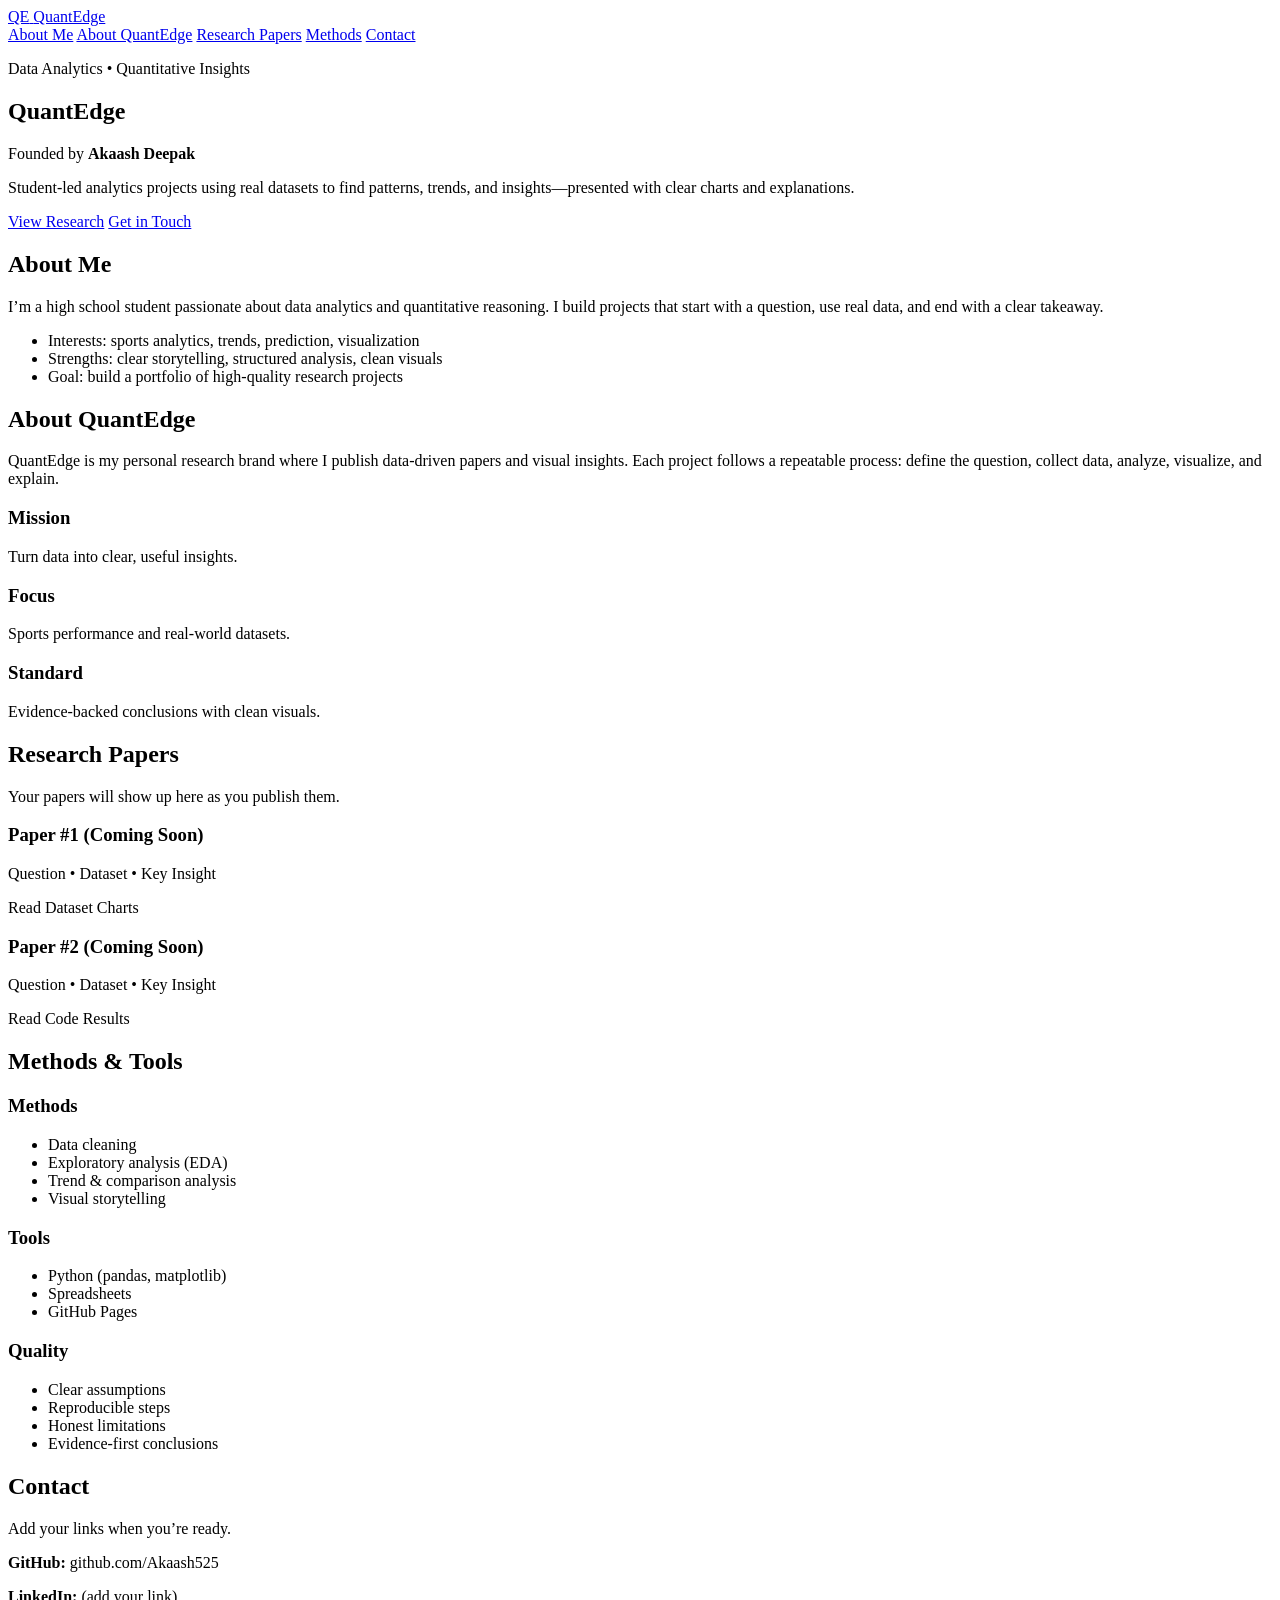
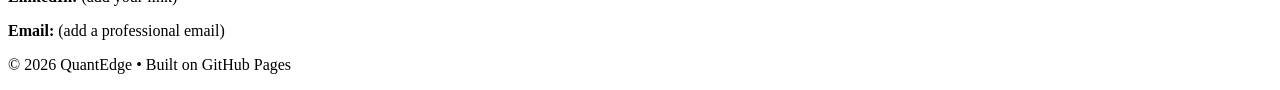
==== index.html @ a9505549 "Create index.html" ====
<!doctype html>
<html lang="en">
<head>
  <meta charset="UTF-8" />
  <meta name="viewport" content="width=device-width, initial-scale=1.0" />
  <title>QuantEdge</title>
  <link rel="stylesheet" href="style.css" />
</head>
<body>

  <!-- NAV BAR -->
  <header class="nav">
    <div class="nav-inner">
      <a class="brand" href="#top">
        <span class="logo">QE</span>
        <span class="brand-text">QuantEdge</span>
      </a>

      <nav class="links">
        <a href="#about">About Me</a>
        <a href="#company">About QuantEdge</a>
        <a href="#papers">Research Papers</a>
        <a href="#methods">Methods</a>
        <a href="#contact">Contact</a>
      </nav>
    </div>
  </header>

  <!-- HERO -->
  <main id="top" class="container">
    <section class="hero">
      <p class="badge">Data Analytics • Quantitative Insights</p>
      <h1>QuantEdge</h1>
      <p class="subtitle">Founded by <strong>Akaash Deepak</strong></p>
      <p class="desc">
        Student-led analytics projects using real datasets to find patterns, trends, and insights—presented with clear charts and explanations.
      </p>

      <div class="cta">
        <a class="button" href="#papers">View Research</a>
        <a class="button ghost" href="#contact">Get in Touch</a>
      </div>
    </section>

    <!-- SECTION 1 -->
    <section id="about" class="card">
      <h2>About Me</h2>
      <p>
        I’m a high school student passionate about data analytics and quantitative reasoning. I build projects that start with a question, use real data, and end with a clear takeaway.
      </p>
      <ul class="bullets">
        <li>Interests: sports analytics, trends, prediction, visualization</li>
        <li>Strengths: clear storytelling, structured analysis, clean visuals</li>
        <li>Goal: build a portfolio of high-quality research projects</li>
      </ul>
    </section>

    <!-- SECTION 2 -->
    <section id="company" class="card">
      <h2>About QuantEdge</h2>
      <p>
        QuantEdge is my personal research brand where I publish data-driven papers and visual insights. Each project follows a repeatable process: define the question, collect data, analyze, visualize, and explain.
      </p>

      <div class="grid">
        <div class="mini-card">
          <h3>Mission</h3>
          <p>Turn data into clear, useful insights.</p>
        </div>
        <div class="mini-card">
          <h3>Focus</h3>
          <p>Sports performance and real-world datasets.</p>
        </div>
        <div class="mini-card">
          <h3>Standard</h3>
          <p>Evidence-backed conclusions with clean visuals.</p>
        </div>
      </div>
    </section>

    <!-- SECTION 3 -->
    <section id="papers" class="card">
      <h2>Research Papers</h2>
      <p class="muted">Your papers will show up here as you publish them.</p>

      <div class="papers">
        <article class="paper">
          <h3>Paper #1 (Coming Soon)</h3>
          <p class="muted">Question • Dataset • Key Insight</p>
          <div class="paper-actions">
            <span class="pill">Read</span>
            <span class="pill">Dataset</span>
            <span class="pill">Charts</span>
          </div>
        </article>

        <article class="paper">
          <h3>Paper #2 (Coming Soon)</h3>
          <p class="muted">Question • Dataset • Key Insight</p>
          <div class="paper-actions">
            <span class="pill">Read</span>
            <span class="pill">Code</span>
            <span class="pill">Results</span>
          </div>
        </article>
      </div>
    </section>

    <!-- SECTION 4 -->
    <section id="methods" class="card">
      <h2>Methods & Tools</h2>
      <div class="grid">
        <div class="mini-card">
          <h3>Methods</h3>
          <ul class="bullets">
            <li>Data cleaning</li>
            <li>Exploratory analysis (EDA)</li>
            <li>Trend & comparison analysis</li>
            <li>Visual storytelling</li>
          </ul>
        </div>
        <div class="mini-card">
          <h3>Tools</h3>
          <ul class="bullets">
            <li>Python (pandas, matplotlib)</li>
            <li>Spreadsheets</li>
            <li>GitHub Pages</li>
          </ul>
        </div>
        <div class="mini-card">
          <h3>Quality</h3>
          <ul class="bullets">
            <li>Clear assumptions</li>
            <li>Reproducible steps</li>
            <li>Honest limitations</li>
            <li>Evidence-first conclusions</li>
          </ul>
        </div>
      </div>
    </section>

    <!-- SECTION 5 -->
    <section id="contact" class="card">
      <h2>Contact</h2>
      <p class="muted">Add your links when you’re ready.</p>

      <div class="contact">
        <p><strong>GitHub:</strong> github.com/Akaash525</p>
        <p><strong>LinkedIn:</strong> (add your link)</p>
        <p><strong>Email:</strong> (add a professional email)</p>
      </div>
    </section>

    <footer class="footer">
      <p>© <span id="year"></span> QuantEdge • Built on GitHub Pages</p>
    </footer>
  </main>

  <script>
    document.getElementById("year").textContent = new Date().getFullYear();
  </script>
</body>
</html>
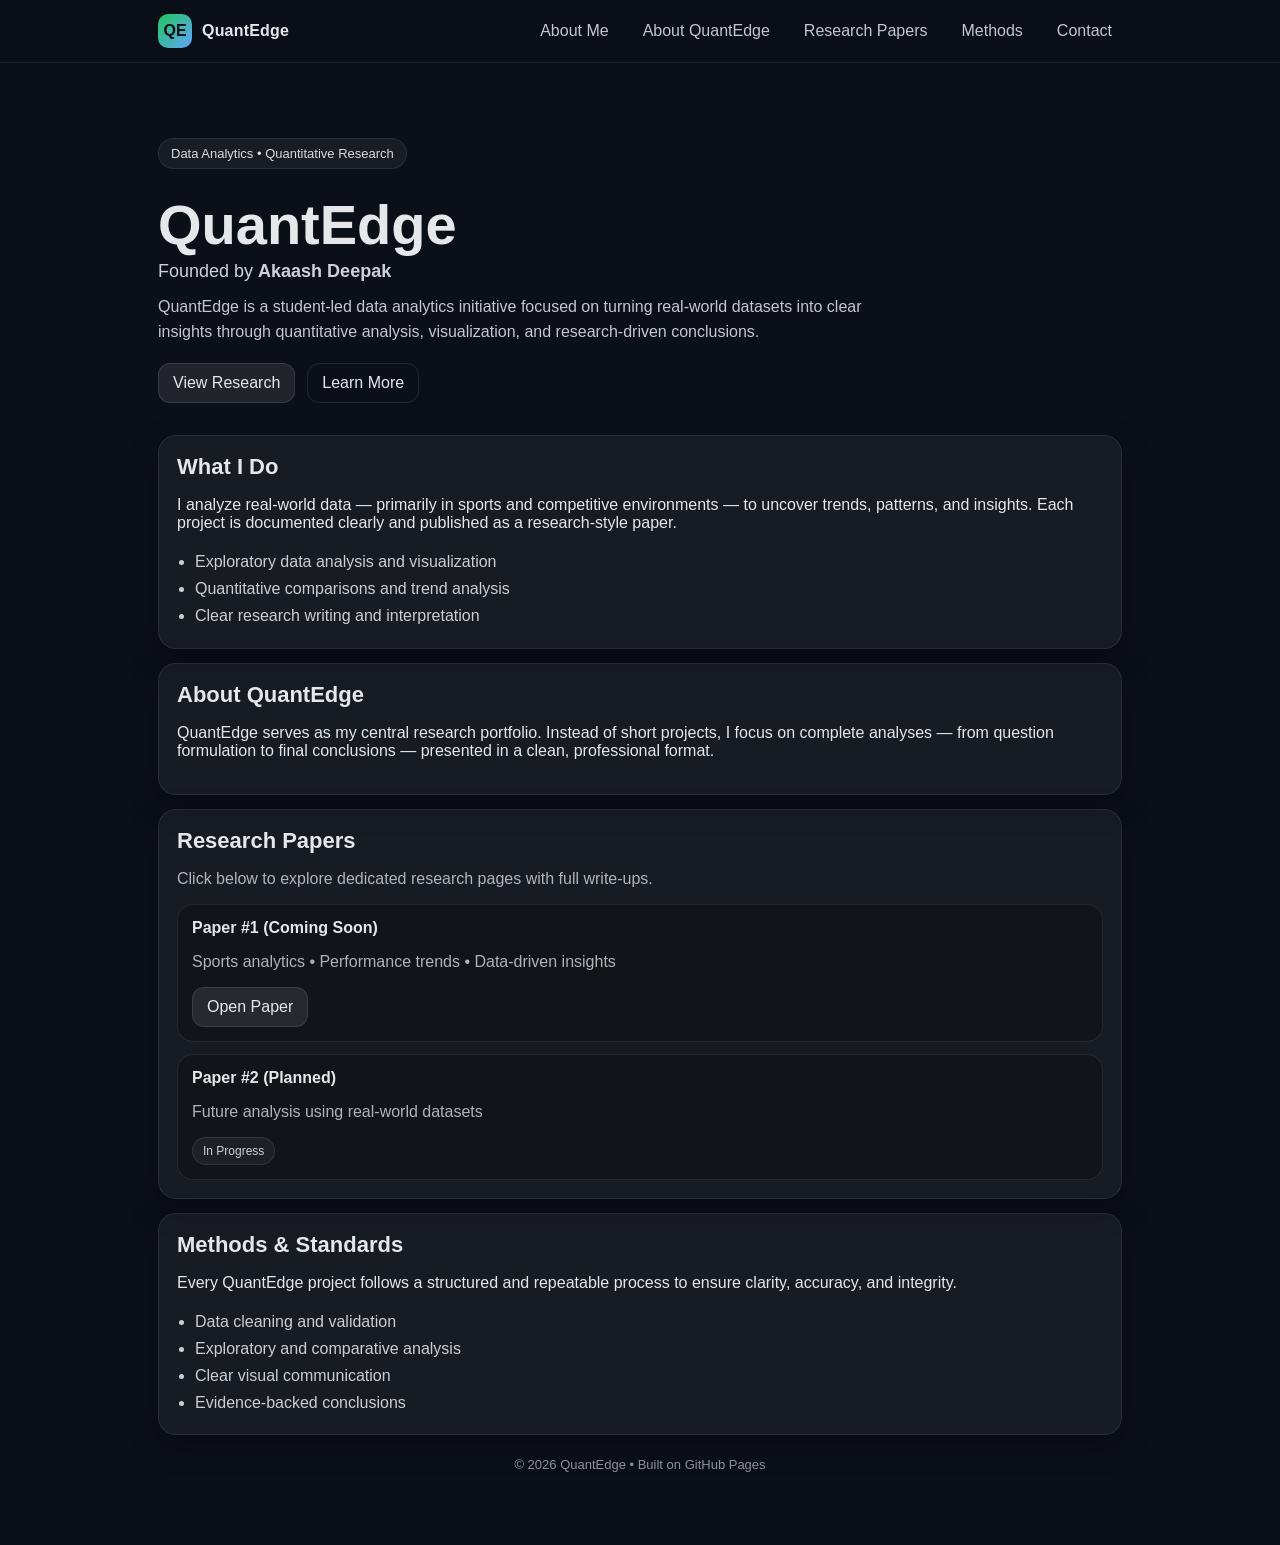
==== commit 3b4e034c: "Update index.html" ====
--- a/index.html
+++ b/index.html
@@ -8,156 +8,111 @@
 </head>
 <body>
 
-  <!-- NAV BAR -->
-  <header class="nav">
-    <div class="nav-inner">
-      <a class="brand" href="#top">
-        <span class="logo">QE</span>
-        <span class="brand-text">QuantEdge</span>
-      </a>
+<!-- NAV BAR -->
+<header class="nav">
+  <div class="nav-inner">
+    <a class="brand" href="index.html">
+      <span class="logo">QE</span>
+      <span class="brand-text">QuantEdge</span>
+    </a>
 
-      <nav class="links">
-        <a href="#about">About Me</a>
-        <a href="#company">About QuantEdge</a>
-        <a href="#papers">Research Papers</a>
-        <a href="#methods">Methods</a>
-        <a href="#contact">Contact</a>
-      </nav>
+    <nav class="links">
+      <a href="about.html">About Me</a>
+      <a href="quantedge.html">About QuantEdge</a>
+      <a href="papers.html">Research Papers</a>
+      <a href="methods.html">Methods</a>
+      <a href="contact.html">Contact</a>
+    </nav>
+  </div>
+</header>
+
+<!-- HERO -->
+<main class="container">
+  <section class="hero">
+    <p class="badge">Data Analytics • Quantitative Research</p>
+    <h1>QuantEdge</h1>
+    <p class="subtitle">Founded by <strong>Akaash Deepak</strong></p>
+    <p class="desc">
+      QuantEdge is a student-led data analytics initiative focused on turning real-world datasets into
+      clear insights through quantitative analysis, visualization, and research-driven conclusions.
+    </p>
+
+    <div class="cta">
+      <a class="button" href="papers.html">View Research</a>
+      <a class="button ghost" href="about.html">Learn More</a>
     </div>
-  </header>
+  </section>
 
-  <!-- HERO -->
-  <main id="top" class="container">
-    <section class="hero">
-      <p class="badge">Data Analytics • Quantitative Insights</p>
-      <h1>QuantEdge</h1>
-      <p class="subtitle">Founded by <strong>Akaash Deepak</strong></p>
-      <p class="desc">
-        Student-led analytics projects using real datasets to find patterns, trends, and insights—presented with clear charts and explanations.
-      </p>
+  <!-- OVERVIEW SECTIONS -->
+  <section class="card">
+    <h2>What I Do</h2>
+    <p>
+      I analyze real-world data — primarily in sports and competitive environments — to uncover trends,
+      patterns, and insights. Each project is documented clearly and published as a research-style paper.
+    </p>
+    <ul class="bullets">
+      <li>Exploratory data analysis and visualization</li>
+      <li>Quantitative comparisons and trend analysis</li>
+      <li>Clear research writing and interpretation</li>
+    </ul>
+  </section>
 
-      <div class="cta">
-        <a class="button" href="#papers">View Research</a>
-        <a class="button ghost" href="#contact">Get in Touch</a>
-      </div>
-    </section>
+  <section class="card">
+    <h2>About QuantEdge</h2>
+    <p>
+      QuantEdge serves as my central research portfolio. Instead of short projects, I focus on
+      complete analyses — from question formulation to final conclusions — presented in a clean,
+      professional format.
+    </p>
+  </section>
 
-    <!-- SECTION 1 -->
-    <section id="about" class="card">
-      <h2>About Me</h2>
-      <p>
-        I’m a high school student passionate about data analytics and quantitative reasoning. I build projects that start with a question, use real data, and end with a clear takeaway.
-      </p>
-      <ul class="bullets">
-        <li>Interests: sports analytics, trends, prediction, visualization</li>
-        <li>Strengths: clear storytelling, structured analysis, clean visuals</li>
-        <li>Goal: build a portfolio of high-quality research projects</li>
-      </ul>
-    </section>
+  <section class="card">
+    <h2>Research Papers</h2>
+    <p class="muted">
+      Click below to explore dedicated research pages with full write-ups.
+    </p>
 
-    <!-- SECTION 2 -->
-    <section id="company" class="card">
-      <h2>About QuantEdge</h2>
-      <p>
-        QuantEdge is my personal research brand where I publish data-driven papers and visual insights. Each project follows a repeatable process: define the question, collect data, analyze, visualize, and explain.
-      </p>
+    <div class="papers">
+      <article class="paper">
+        <h3>Paper #1 (Coming Soon)</h3>
+        <p class="muted">Sports analytics • Performance trends • Data-driven insights</p>
+        <div class="paper-actions">
+          <a class="button" href="papers/paper-1.html">Open Paper</a>
+        </div>
+      </article>
 
-      <div class="grid">
-        <div class="mini-card">
-          <h3>Mission</h3>
-          <p>Turn data into clear, useful insights.</p>
+      <article class="paper">
+        <h3>Paper #2 (Planned)</h3>
+        <p class="muted">Future analysis using real-world datasets</p>
+        <div class="paper-actions">
+          <span class="pill">In Progress</span>
         </div>
-        <div class="mini-card">
-          <h3>Focus</h3>
-          <p>Sports performance and real-world datasets.</p>
-        </div>
-        <div class="mini-card">
-          <h3>Standard</h3>
-          <p>Evidence-backed conclusions with clean visuals.</p>
-        </div>
-      </div>
-    </section>
+      </article>
+    </div>
+  </section>
 
-    <!-- SECTION 3 -->
-    <section id="papers" class="card">
-      <h2>Research Papers</h2>
-      <p class="muted">Your papers will show up here as you publish them.</p>
+  <section class="card">
+    <h2>Methods & Standards</h2>
+    <p>
+      Every QuantEdge project follows a structured and repeatable process to ensure clarity,
+      accuracy, and integrity.
+    </p>
+    <ul class="bullets">
+      <li>Data cleaning and validation</li>
+      <li>Exploratory and comparative analysis</li>
+      <li>Clear visual communication</li>
+      <li>Evidence-backed conclusions</li>
+    </ul>
+  </section>
 
-      <div class="papers">
-        <article class="paper">
-          <h3>Paper #1 (Coming Soon)</h3>
-          <p class="muted">Question • Dataset • Key Insight</p>
-          <div class="paper-actions">
-            <span class="pill">Read</span>
-            <span class="pill">Dataset</span>
-            <span class="pill">Charts</span>
-          </div>
-        </article>
+  <footer class="footer">
+    <p>© <span id="year"></span> QuantEdge • Built on GitHub Pages</p>
+  </footer>
+</main>
 
-        <article class="paper">
-          <h3>Paper #2 (Coming Soon)</h3>
-          <p class="muted">Question • Dataset • Key Insight</p>
-          <div class="paper-actions">
-            <span class="pill">Read</span>
-            <span class="pill">Code</span>
-            <span class="pill">Results</span>
-          </div>
-        </article>
-      </div>
-    </section>
+<script>
+  document.getElementById("year").textContent = new Date().getFullYear();
+</script>
 
-    <!-- SECTION 4 -->
-    <section id="methods" class="card">
-      <h2>Methods & Tools</h2>
-      <div class="grid">
-        <div class="mini-card">
-          <h3>Methods</h3>
-          <ul class="bullets">
-            <li>Data cleaning</li>
-            <li>Exploratory analysis (EDA)</li>
-            <li>Trend & comparison analysis</li>
-            <li>Visual storytelling</li>
-          </ul>
-        </div>
-        <div class="mini-card">
-          <h3>Tools</h3>
-          <ul class="bullets">
-            <li>Python (pandas, matplotlib)</li>
-            <li>Spreadsheets</li>
-            <li>GitHub Pages</li>
-          </ul>
-        </div>
-        <div class="mini-card">
-          <h3>Quality</h3>
-          <ul class="bullets">
-            <li>Clear assumptions</li>
-            <li>Reproducible steps</li>
-            <li>Honest limitations</li>
-            <li>Evidence-first conclusions</li>
-          </ul>
-        </div>
-      </div>
-    </section>
-
-    <!-- SECTION 5 -->
-    <section id="contact" class="card">
-      <h2>Contact</h2>
-      <p class="muted">Add your links when you’re ready.</p>
-
-      <div class="contact">
-        <p><strong>GitHub:</strong> github.com/Akaash525</p>
-        <p><strong>LinkedIn:</strong> (add your link)</p>
-        <p><strong>Email:</strong> (add a professional email)</p>
-      </div>
-    </section>
-
-    <footer class="footer">
-      <p>© <span id="year"></span> QuantEdge • Built on GitHub Pages</p>
-    </footer>
-  </main>
-
-  <script>
-    document.getElementById("year").textContent = new Date().getFullYear();
-  </script>
 </body>
 </html>
--- a/style.css
+++ b/style.css
@@ -0,0 +1,119 @@
+*{box-sizing:border-box}
+body{
+  margin:0;
+  font-family: -apple-system, BlinkMacSystemFont, "Segoe UI", Roboto, Arial, sans-serif;
+  background:#0b0f17;
+  color:#e5e7eb;
+}
+a{color:inherit; text-decoration:none}
+.container{max-width:1000px; margin:0 auto; padding:28px 18px 60px}
+
+/* Nav */
+.nav{
+  position:sticky; top:0;
+  background:rgba(11,15,23,.85);
+  backdrop-filter: blur(10px);
+  border-bottom:1px solid rgba(255,255,255,.08);
+  z-index:20;
+}
+.nav-inner{
+  max-width:1000px;
+  margin:0 auto;
+  padding:14px 18px;
+  display:flex;
+  align-items:center;
+  justify-content:space-between;
+  gap:16px;
+}
+.brand{display:flex; align-items:center; gap:10px}
+.logo{
+  width:34px; height:34px;
+  display:grid; place-items:center;
+  border-radius:10px;
+  background:linear-gradient(135deg,#22c55e,#60a5fa);
+  color:#0b0f17;
+  font-weight:800;
+}
+.brand-text{font-weight:800; letter-spacing:.2px}
+.links{display:flex; gap:14px; flex-wrap:wrap}
+.links a{
+  opacity:.85;
+  padding:6px 10px;
+  border-radius:10px;
+}
+.links a:hover{background:rgba(255,255,255,.06); opacity:1}
+
+/* Hero */
+.hero{padding:34px 0 18px}
+.badge{
+  display:inline-block;
+  padding:7px 12px;
+  border-radius:999px;
+  background:rgba(255,255,255,.06);
+  border:1px solid rgba(255,255,255,.08);
+  font-size:13px;
+  opacity:.95;
+}
+h1{font-size:56px; line-height:1.05; margin:14px 0 6px}
+.subtitle{font-size:18px; opacity:.9; margin:0}
+.desc{max-width:720px; opacity:.85; margin:12px 0 18px; line-height:1.6}
+.cta{display:flex; gap:12px; flex-wrap:wrap}
+.button{
+  display:inline-block;
+  padding:10px 14px;
+  border-radius:12px;
+  background:rgba(255,255,255,.09);
+  border:1px solid rgba(255,255,255,.10);
+}
+.button:hover{background:rgba(255,255,255,.13)}
+.button.ghost{background:transparent}
+
+/* Cards */
+.card{
+  background:rgba(255,255,255,.05);
+  border:1px solid rgba(255,255,255,.08);
+  border-radius:18px;
+  padding:18px 18px;
+  margin:14px 0;
+  box-shadow: 0 10px 30px rgba(0,0,0,.25);
+}
+h2{margin:0 0 8px; font-size:22px}
+.muted{opacity:.75}
+.bullets{margin:10px 0 0; padding-left:18px; opacity:.88; line-height:1.7}
+
+/* Grids */
+.grid{
+  margin-top:12px;
+  display:grid;
+  gap:12px;
+  grid-template-columns: repeat(auto-fit, minmax(220px, 1fr));
+}
+.mini-card{
+  background:rgba(0,0,0,.25);
+  border:1px solid rgba(255,255,255,.08);
+  border-radius:16px;
+  padding:14px;
+}
+.mini-card h3{margin:0 0 6px; font-size:16px}
+
+/* Papers */
+.papers{display:grid; gap:12px; margin-top:12px}
+.paper{
+  background:rgba(0,0,0,.25);
+  border:1px solid rgba(255,255,255,.08);
+  border-radius:16px;
+  padding:14px;
+}
+.paper h3{margin:0 0 6px; font-size:16px}
+.paper-actions{display:flex; gap:8px; flex-wrap:wrap; margin-top:10px}
+.pill{
+  font-size:12px;
+  padding:6px 10px;
+  border-radius:999px;
+  background:rgba(255,255,255,.06);
+  border:1px solid rgba(255,255,255,.10);
+  opacity:.9;
+}
+
+/* Footer */
+.footer{margin-top:22px; opacity:.6; font-size:13px; text-align:center}
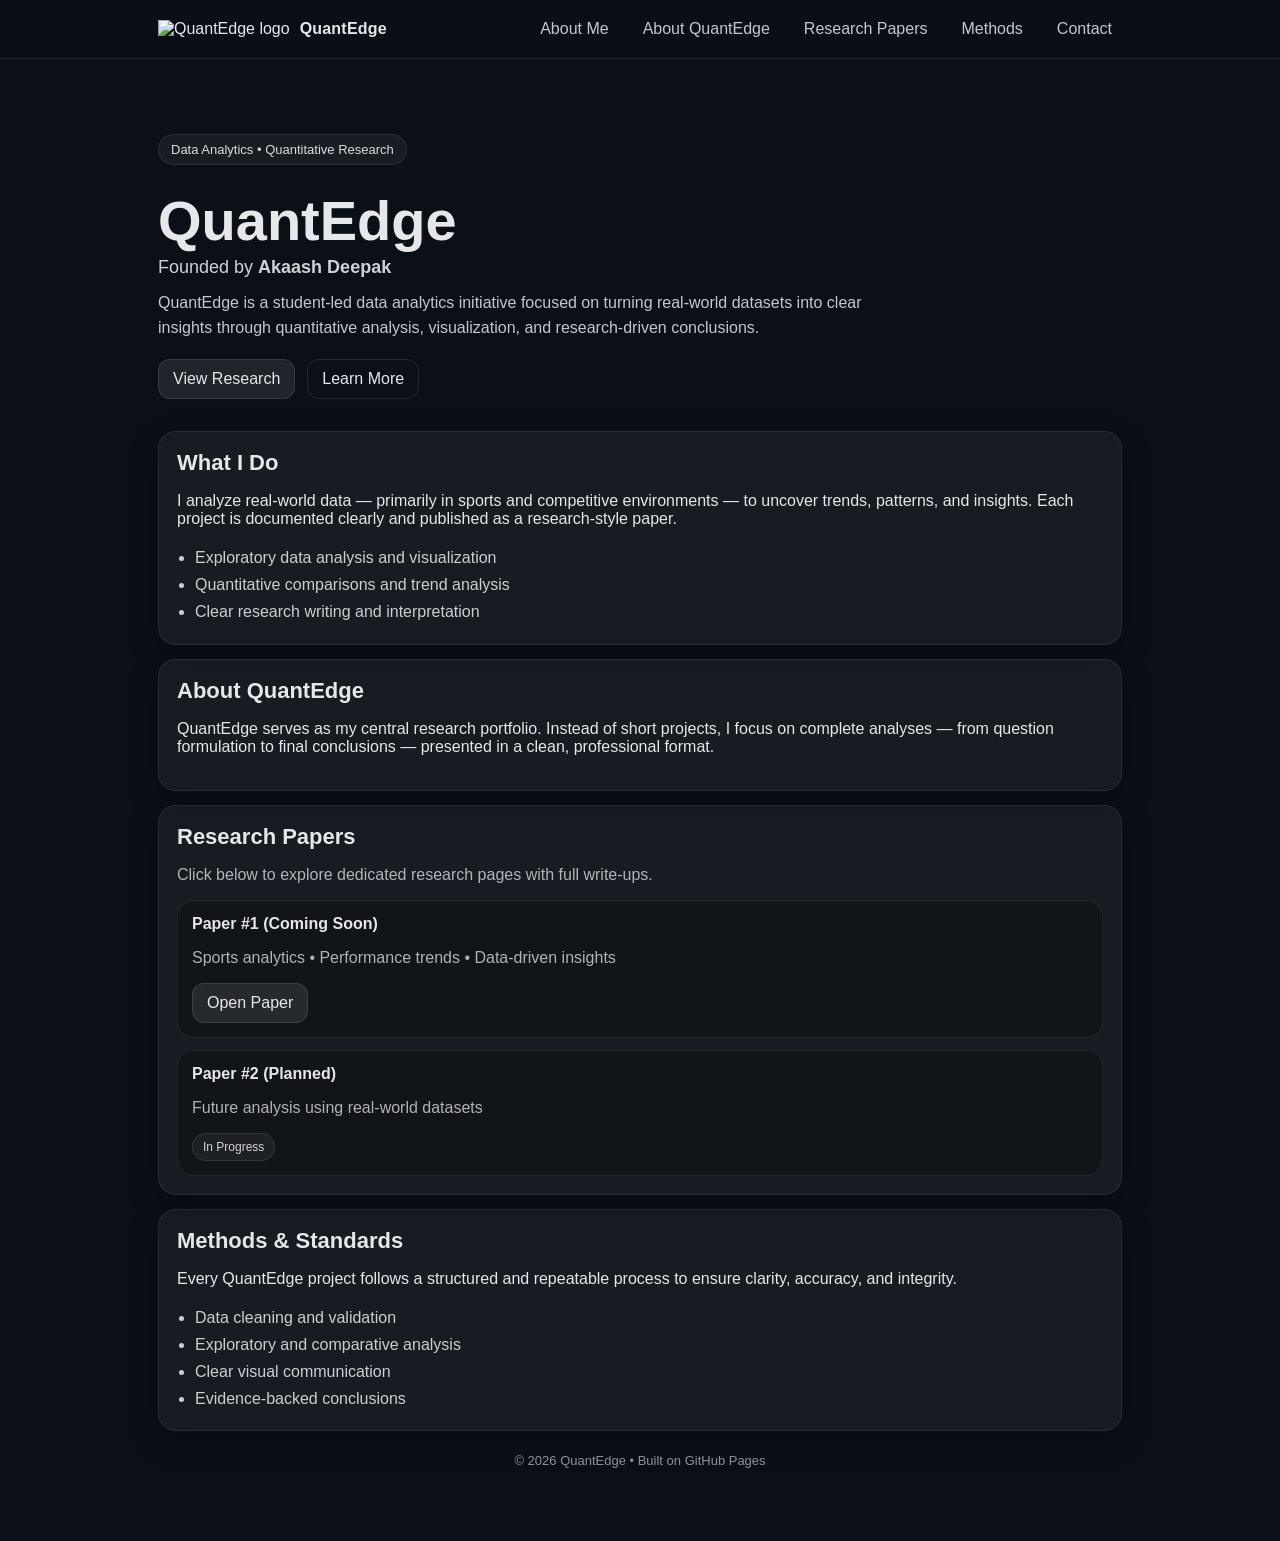
==== commit 403c42af: "Update index.html" ====
--- a/index.html
+++ b/index.html
@@ -12,17 +12,17 @@
 <header class="nav">
   <div class="nav-inner">
     <a class="brand" href="index.html">
-      <span class="logo">QE</span>
-      <span class="brand-text">QuantEdge</span>
+      <img src="logo.png" alt="QuantEdge logo" class="logo-img" />
+<span class="brand-text">QuantEdge</span>
     </a>
 
-    <nav class="links">
-      <a href="about.html">About Me</a>
-      <a href="quantedge.html">About QuantEdge</a>
-      <a href="papers.html">Research Papers</a>
-      <a href="methods.html">Methods</a>
-      <a href="contact.html">Contact</a>
-    </nav>
+   <nav class="links">
+  <a href="/about.html">About Me</a>
+  <a href="/quantedge.html">About QuantEdge</a>
+  <a href="/papers.html">Research Papers</a>
+  <a href="/methods.html">Methods</a>
+  <a href="/contact.html">Contact</a>
+</nav>
   </div>
 </header>
 
--- a/style.css
+++ b/style.css
@@ -117,3 +117,14 @@
 
 /* Footer */
 .footer{margin-top:22px; opacity:.6; font-size:13px; text-align:center}
+
+/* Profile photo */
+.profile-photo{
+  width:160px;
+  height:160px;
+  border-radius:50%;
+  object-fit:cover;
+  display:block;
+  margin:16px auto;
+  border:2px solid rgba(255,255,255,0.15);
+}
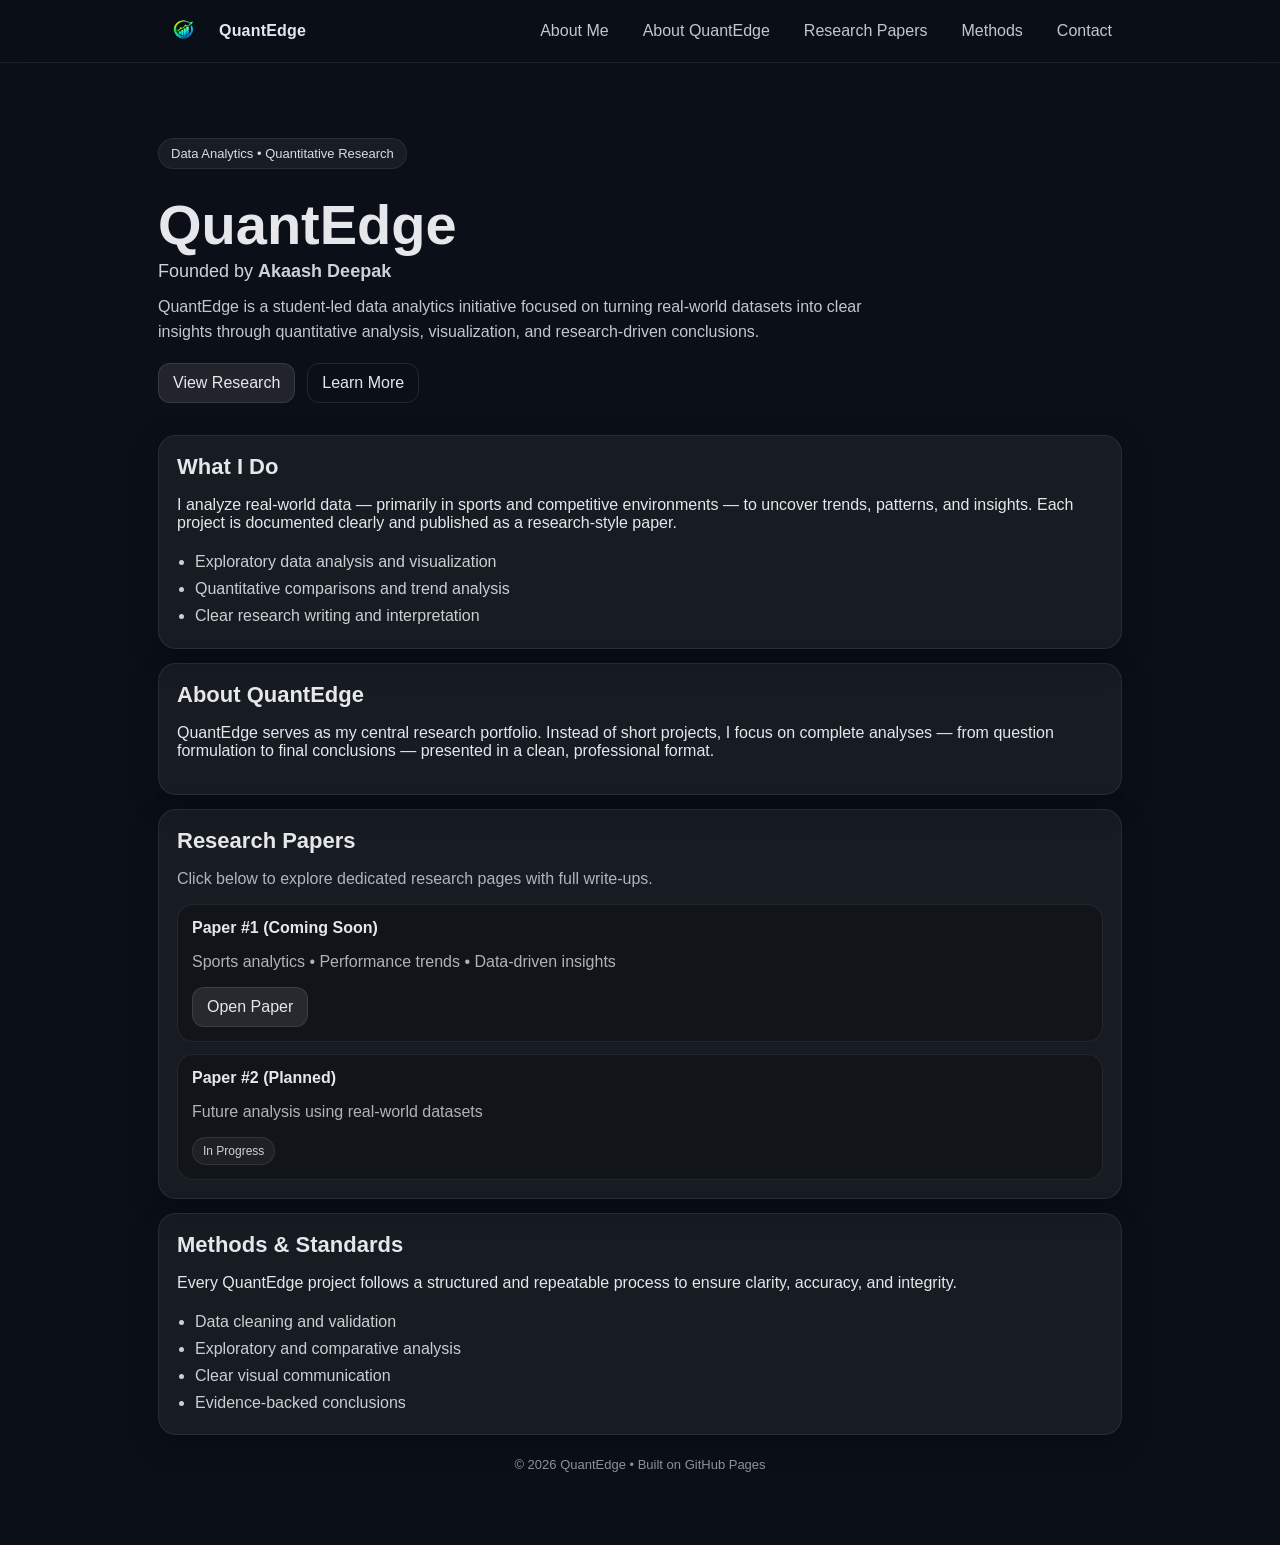
==== commit ecdaa588: "Update index.html" ====
--- a/index.html
+++ b/index.html
@@ -6,113 +6,114 @@
   <title>QuantEdge</title>
   <link rel="stylesheet" href="style.css" />
 </head>
+
 <body>
 
-<!-- NAV BAR -->
-<header class="nav">
-  <div class="nav-inner">
-    <a class="brand" href="index.html">
-      <img src="logo.png" alt="QuantEdge logo" class="logo-img" />
-<span class="brand-text">QuantEdge</span>
-    </a>
+  <!-- NAV BAR -->
+  <header class="nav">
+    <div class="nav-inner">
+      <a class="brand" href="index.html">
+        <img src="logo.png" alt="QuantEdge logo" class="logo-img" />
+        <span class="brand-text">QuantEdge</span>
+      </a>
 
-   <nav class="links">
-  <a href="/about.html">About Me</a>
-  <a href="/quantedge.html">About QuantEdge</a>
-  <a href="/papers.html">Research Papers</a>
-  <a href="/methods.html">Methods</a>
-  <a href="/contact.html">Contact</a>
-</nav>
-  </div>
-</header>
+      <nav class="links">
+        <a href="about.html">About Me</a>
+        <a href="quantedge.html">About QuantEdge</a>
+        <a href="papers.html">Research Papers</a>
+        <a href="methods.html">Methods</a>
+        <a href="contact.html">Contact</a>
+      </nav>
+    </div>
+  </header>
 
-<!-- HERO -->
-<main class="container">
-  <section class="hero">
-    <p class="badge">Data Analytics • Quantitative Research</p>
-    <h1>QuantEdge</h1>
-    <p class="subtitle">Founded by <strong>Akaash Deepak</strong></p>
-    <p class="desc">
-      QuantEdge is a student-led data analytics initiative focused on turning real-world datasets into
-      clear insights through quantitative analysis, visualization, and research-driven conclusions.
-    </p>
+  <!-- HERO -->
+  <main class="container">
+    <section class="hero">
+      <p class="badge">Data Analytics • Quantitative Research</p>
+      <h1>QuantEdge</h1>
+      <p class="subtitle">Founded by <strong>Akaash Deepak</strong></p>
+      <p class="desc">
+        QuantEdge is a student-led data analytics initiative focused on turning real-world datasets into
+        clear insights through quantitative analysis, visualization, and research-driven conclusions.
+      </p>
 
-    <div class="cta">
-      <a class="button" href="papers.html">View Research</a>
-      <a class="button ghost" href="about.html">Learn More</a>
-    </div>
-  </section>
+      <div class="cta">
+        <a class="button" href="papers.html">View Research</a>
+        <a class="button ghost" href="about.html">Learn More</a>
+      </div>
+    </section>
 
-  <!-- OVERVIEW SECTIONS -->
-  <section class="card">
-    <h2>What I Do</h2>
-    <p>
-      I analyze real-world data — primarily in sports and competitive environments — to uncover trends,
-      patterns, and insights. Each project is documented clearly and published as a research-style paper.
-    </p>
-    <ul class="bullets">
-      <li>Exploratory data analysis and visualization</li>
-      <li>Quantitative comparisons and trend analysis</li>
-      <li>Clear research writing and interpretation</li>
-    </ul>
-  </section>
+    <!-- OVERVIEW SECTIONS -->
+    <section class="card">
+      <h2>What I Do</h2>
+      <p>
+        I analyze real-world data — primarily in sports and competitive environments — to uncover trends,
+        patterns, and insights. Each project is documented clearly and published as a research-style paper.
+      </p>
+      <ul class="bullets">
+        <li>Exploratory data analysis and visualization</li>
+        <li>Quantitative comparisons and trend analysis</li>
+        <li>Clear research writing and interpretation</li>
+      </ul>
+    </section>
 
-  <section class="card">
-    <h2>About QuantEdge</h2>
-    <p>
-      QuantEdge serves as my central research portfolio. Instead of short projects, I focus on
-      complete analyses — from question formulation to final conclusions — presented in a clean,
-      professional format.
-    </p>
-  </section>
+    <section class="card">
+      <h2>About QuantEdge</h2>
+      <p>
+        QuantEdge serves as my central research portfolio. Instead of short projects, I focus on
+        complete analyses — from question formulation to final conclusions — presented in a clean,
+        professional format.
+      </p>
+    </section>
 
-  <section class="card">
-    <h2>Research Papers</h2>
-    <p class="muted">
-      Click below to explore dedicated research pages with full write-ups.
-    </p>
+    <section class="card">
+      <h2>Research Papers</h2>
+      <p class="muted">
+        Click below to explore dedicated research pages with full write-ups.
+      </p>
 
-    <div class="papers">
-      <article class="paper">
-        <h3>Paper #1 (Coming Soon)</h3>
-        <p class="muted">Sports analytics • Performance trends • Data-driven insights</p>
-        <div class="paper-actions">
-          <a class="button" href="papers/paper-1.html">Open Paper</a>
-        </div>
-      </article>
+      <div class="papers">
+        <article class="paper">
+          <h3>Paper #1 (Coming Soon)</h3>
+          <p class="muted">Sports analytics • Performance trends • Data-driven insights</p>
+          <div class="paper-actions">
+            <a class="button" href="papers.html">Open Paper</a>
+          </div>
+        </article>
 
-      <article class="paper">
-        <h3>Paper #2 (Planned)</h3>
-        <p class="muted">Future analysis using real-world datasets</p>
-        <div class="paper-actions">
-          <span class="pill">In Progress</span>
-        </div>
-      </article>
-    </div>
-  </section>
+        <article class="paper">
+          <h3>Paper #2 (Planned)</h3>
+          <p class="muted">Future analysis using real-world datasets</p>
+          <div class="paper-actions">
+            <span class="pill">In Progress</span>
+          </div>
+        </article>
+      </div>
+    </section>
 
-  <section class="card">
-    <h2>Methods & Standards</h2>
-    <p>
-      Every QuantEdge project follows a structured and repeatable process to ensure clarity,
-      accuracy, and integrity.
-    </p>
-    <ul class="bullets">
-      <li>Data cleaning and validation</li>
-      <li>Exploratory and comparative analysis</li>
-      <li>Clear visual communication</li>
-      <li>Evidence-backed conclusions</li>
-    </ul>
-  </section>
+    <section class="card">
+      <h2>Methods & Standards</h2>
+      <p>
+        Every QuantEdge project follows a structured and repeatable process to ensure clarity,
+        accuracy, and integrity.
+      </p>
+      <ul class="bullets">
+        <li>Data cleaning and validation</li>
+        <li>Exploratory and comparative analysis</li>
+        <li>Clear visual communication</li>
+        <li>Evidence-backed conclusions</li>
+      </ul>
+    </section>
 
-  <footer class="footer">
-    <p>© <span id="year"></span> QuantEdge • Built on GitHub Pages</p>
-  </footer>
-</main>
+    <footer class="footer">
+      <p>© <span id="year"></span> QuantEdge • Built on GitHub Pages</p>
+    </footer>
+  </main>
 
-<script>
-  document.getElementById("year").textContent = new Date().getFullYear();
-</script>
+  <script>
+    document.getElementById("year").textContent = new Date().getFullYear();
+  </script>
 
 </body>
 </html>
--- a/style.css
+++ b/style.css
@@ -128,3 +128,13 @@
   margin:16px auto;
   border:2px solid rgba(255,255,255,0.15);
 }
+.logo-img {
+  width: 34px;
+  height: 34px;
+  object-fit: contain;
+  border-radius: 6px;
+}
+.logo-img {
+  height: 34px;
+  width: auto;
+}
